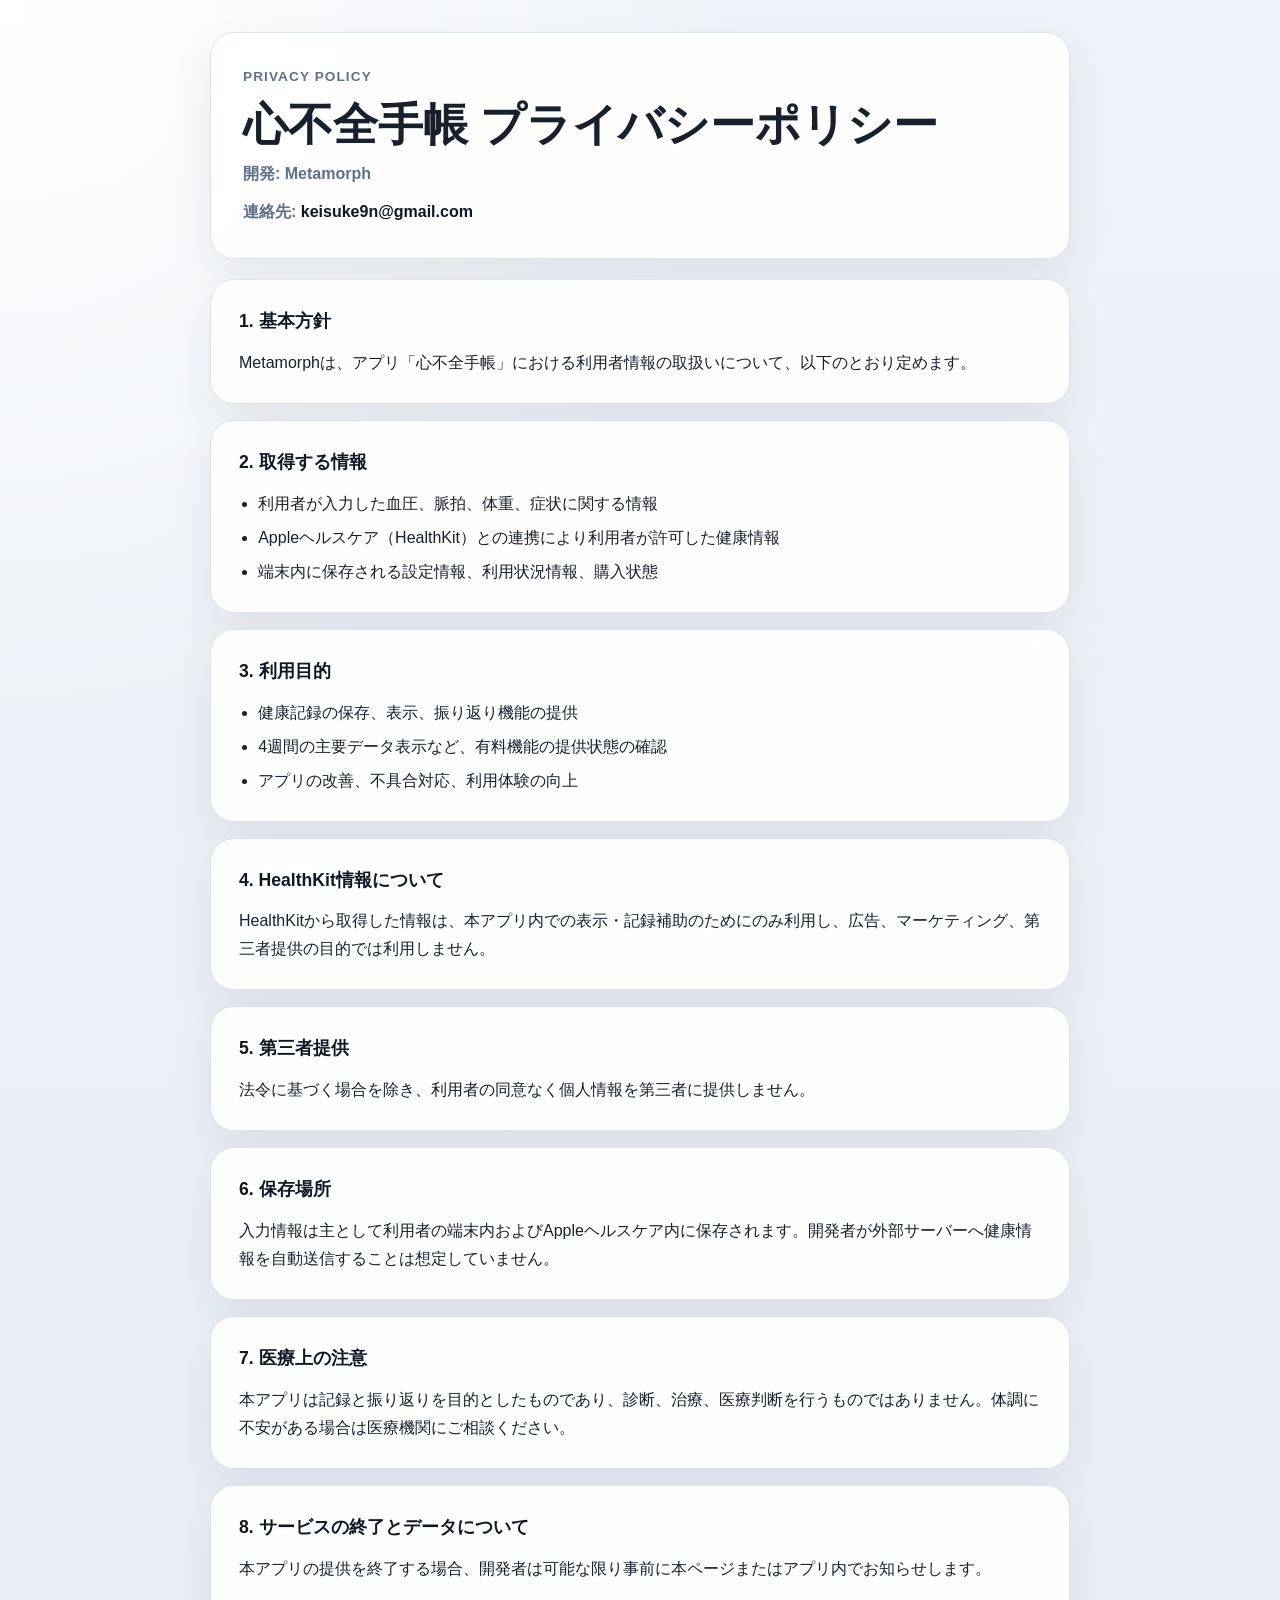
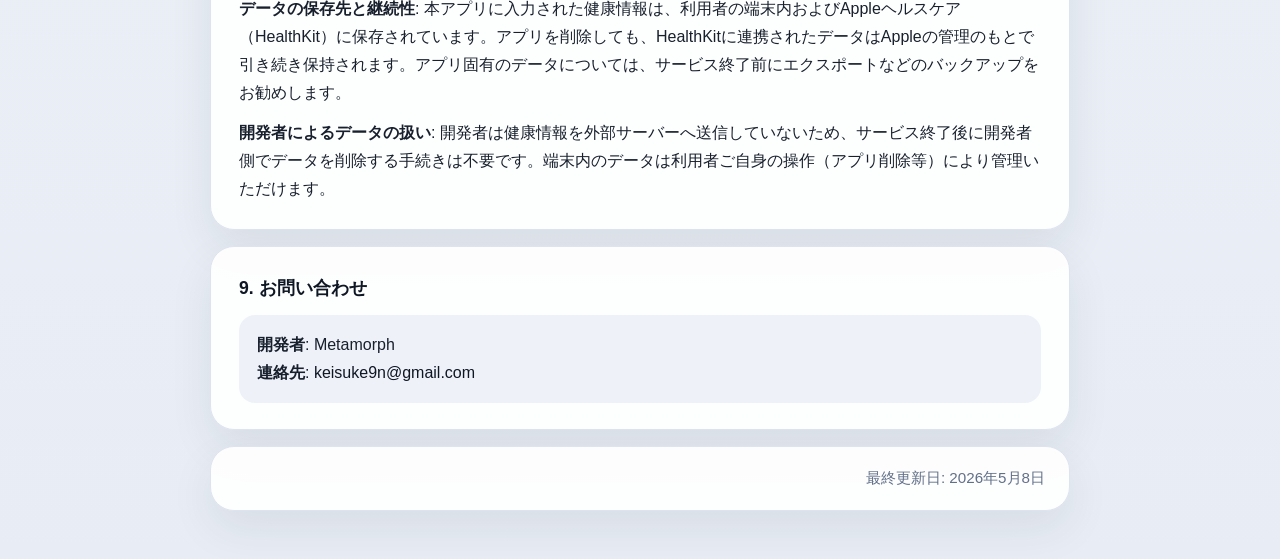
==== privacy.html @ 322bf841 "Add files via upload" ====
<!DOCTYPE html>
<html lang="ja">
<head>
  <meta charset="UTF-8">
  <meta name="viewport" content="width=device-width, initial-scale=1.0">
  <title>心不全手帳 プライバシーポリシー</title>
  <link rel="stylesheet" href="legal.css">
</head>
<body>
  <main class="container">
    <header class="hero">
      <p class="eyebrow">Privacy Policy</p>
      <h1>心不全手帳 プライバシーポリシー</h1>
      <p class="meta">開発: Metamorph</p>
      <p class="meta">連絡先: <a href="mailto:keisuke9n@gmail.com">keisuke9n@gmail.com</a></p>
    </header>

    <section>
      <h2>1. 基本方針</h2>
      <p>Metamorphは、アプリ「心不全手帳」における利用者情報の取扱いについて、以下のとおり定めます。</p>
    </section>

    <section>
      <h2>2. 取得する情報</h2>
      <ul>
        <li>利用者が入力した血圧、脈拍、体重、症状に関する情報</li>
        <li>Appleヘルスケア（HealthKit）との連携により利用者が許可した健康情報</li>
        <li>端末内に保存される設定情報、利用状況情報、購入状態</li>
      </ul>
    </section>

    <section>
      <h2>3. 利用目的</h2>
      <ul>
        <li>健康記録の保存、表示、振り返り機能の提供</li>
        <li>4週間の主要データ表示など、有料機能の提供状態の確認</li>
        <li>アプリの改善、不具合対応、利用体験の向上</li>
      </ul>
    </section>

    <section>
      <h2>4. HealthKit情報について</h2>
      <p>HealthKitから取得した情報は、本アプリ内での表示・記録補助のためにのみ利用し、広告、マーケティング、第三者提供の目的では利用しません。</p>
    </section>

    <section>
      <h2>5. 第三者提供</h2>
      <p>法令に基づく場合を除き、利用者の同意なく個人情報を第三者に提供しません。</p>
    </section>

    <section>
      <h2>6. 保存場所</h2>
      <p>入力情報は主として利用者の端末内およびAppleヘルスケア内に保存されます。開発者が外部サーバーへ健康情報を自動送信することは想定していません。</p>
    </section>

    <section>
      <h2>7. 医療上の注意</h2>
      <p>本アプリは記録と振り返りを目的としたものであり、診断、治療、医療判断を行うものではありません。体調に不安がある場合は医療機関にご相談ください。</p>
    </section>

    <section>
      <h2>8. サービスの終了とデータについて</h2>
      <p>本アプリの提供を終了する場合、開発者は可能な限り事前に本ページまたはアプリ内でお知らせします。</p>
      <p style="margin-top:12px;"><strong>データの保存先と継続性</strong>: 本アプリに入力された健康情報は、利用者の端末内およびAppleヘルスケア（HealthKit）に保存されています。アプリを削除しても、HealthKitに連携されたデータはAppleの管理のもとで引き続き保持されます。アプリ固有のデータについては、サービス終了前にエクスポートなどのバックアップをお勧めします。</p>
      <p style="margin-top:12px;"><strong>開発者によるデータの扱い</strong>: 開発者は健康情報を外部サーバーへ送信していないため、サービス終了後に開発者側でデータを削除する手続きは不要です。端末内のデータは利用者ご自身の操作（アプリ削除等）により管理いただけます。</p>
    </section>

    <section>
      <h2>9. お問い合わせ</h2>
      <div class="contact">
        <p><strong>開発者</strong>: Metamorph</p>
        <p><strong>連絡先</strong>: <a href="mailto:keisuke9n@gmail.com">keisuke9n@gmail.com</a></p>
      </div>
    </section>

    <footer class="footer">
      <p>最終更新日: 2026年5月8日</p>
    </footer>
  </main>
</body>
</html>
---- legal.css ----
:root {
  --bg: #f4f6fb;
  --panel: rgba(255, 255, 255, 0.92);
  --text: #18202d;
  --muted: #617089;
  --line: #dde4ef;
  --accent: #0f1724;
  --accent-soft: #eef2f8;
}

* {
  box-sizing: border-box;
}

body {
  margin: 0;
  font-family: -apple-system, BlinkMacSystemFont, "Hiragino Sans", "Yu Gothic", sans-serif;
  color: var(--text);
  line-height: 1.75;
  background:
    radial-gradient(circle at top left, #ffffff 0%, transparent 30%),
    linear-gradient(180deg, #eff3f9 0%, #e8edf5 100%);
}

.container {
  width: min(860px, calc(100% - 32px));
  margin: 32px auto 48px;
}

.hero,
section,
.footer {
  background: var(--panel);
  border: 1px solid var(--line);
  border-radius: 24px;
  box-shadow: 0 18px 44px rgba(24, 32, 45, 0.08);
}

.hero {
  padding: 32px;
  margin-bottom: 20px;
}

.eyebrow {
  margin: 0 0 10px;
  color: var(--muted);
  font-size: 0.85rem;
  font-weight: 700;
  letter-spacing: 0.08em;
  text-transform: uppercase;
}

h1 {
  margin: 0;
  font-size: clamp(2rem, 4vw, 2.8rem);
  line-height: 1.15;
}

.meta {
  margin: 10px 0 0;
  color: var(--muted);
  font-weight: 600;
}

section {
  padding: 26px 28px;
  margin-bottom: 16px;
}

h2 {
  margin: 0 0 12px;
  font-size: 1.1rem;
  color: var(--accent);
}

p {
  margin: 0;
}

ul {
  margin: 10px 0 0 1.2em;
  padding: 0;
}

li + li {
  margin-top: 6px;
}

.contact {
  margin-top: 12px;
  padding: 16px 18px;
  border-radius: 16px;
  background: var(--accent-soft);
}

a {
  color: var(--accent);
  text-decoration: none;
}

a:hover {
  text-decoration: underline;
}

.footer {
  padding: 18px 24px;
  text-align: right;
  color: var(--muted);
  font-size: 0.95rem;
}

@media (max-width: 640px) {
  .container {
    width: min(100% - 20px, 860px);
    margin: 20px auto 32px;
  }

  .hero,
  section,
  .footer {
    border-radius: 18px;
  }

  .hero {
    padding: 24px;
  }

  section {
    padding: 20px;
  }

  .footer {
    padding: 16px 20px;
    text-align: left;
  }
}
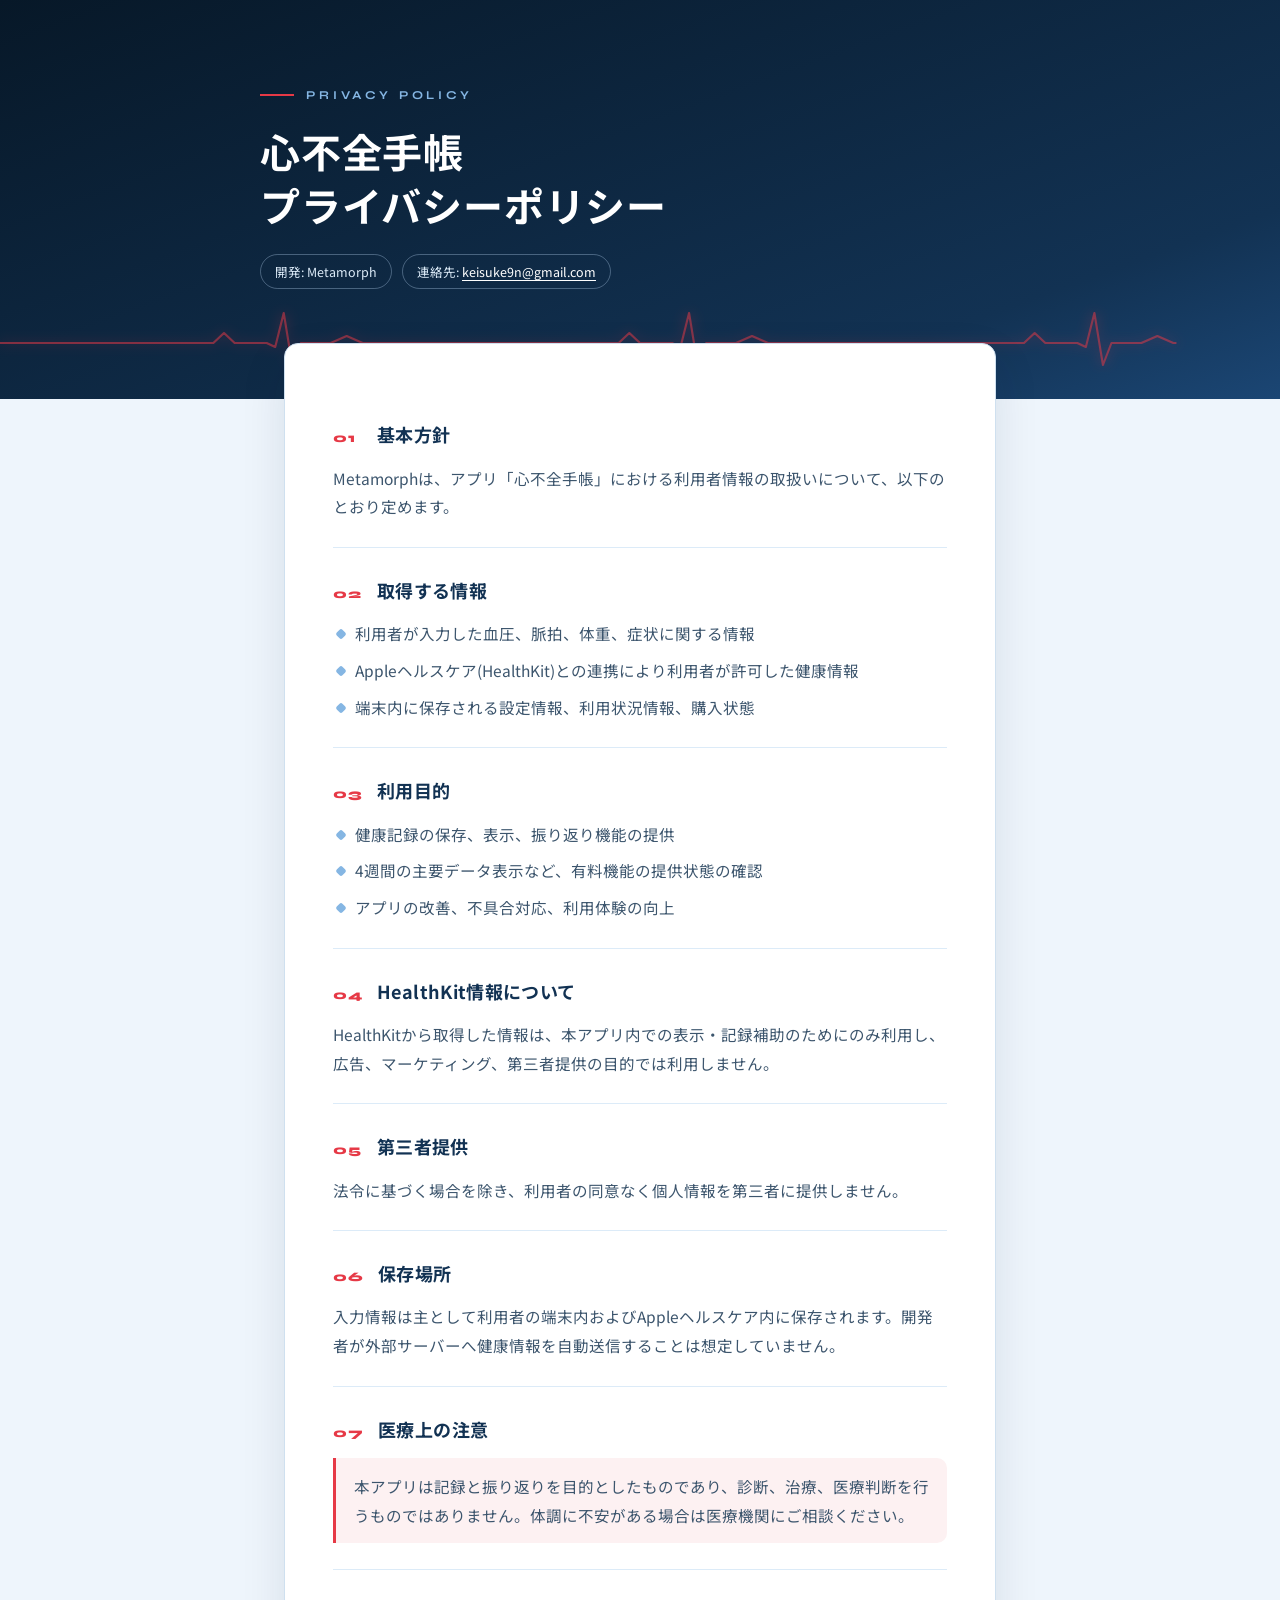
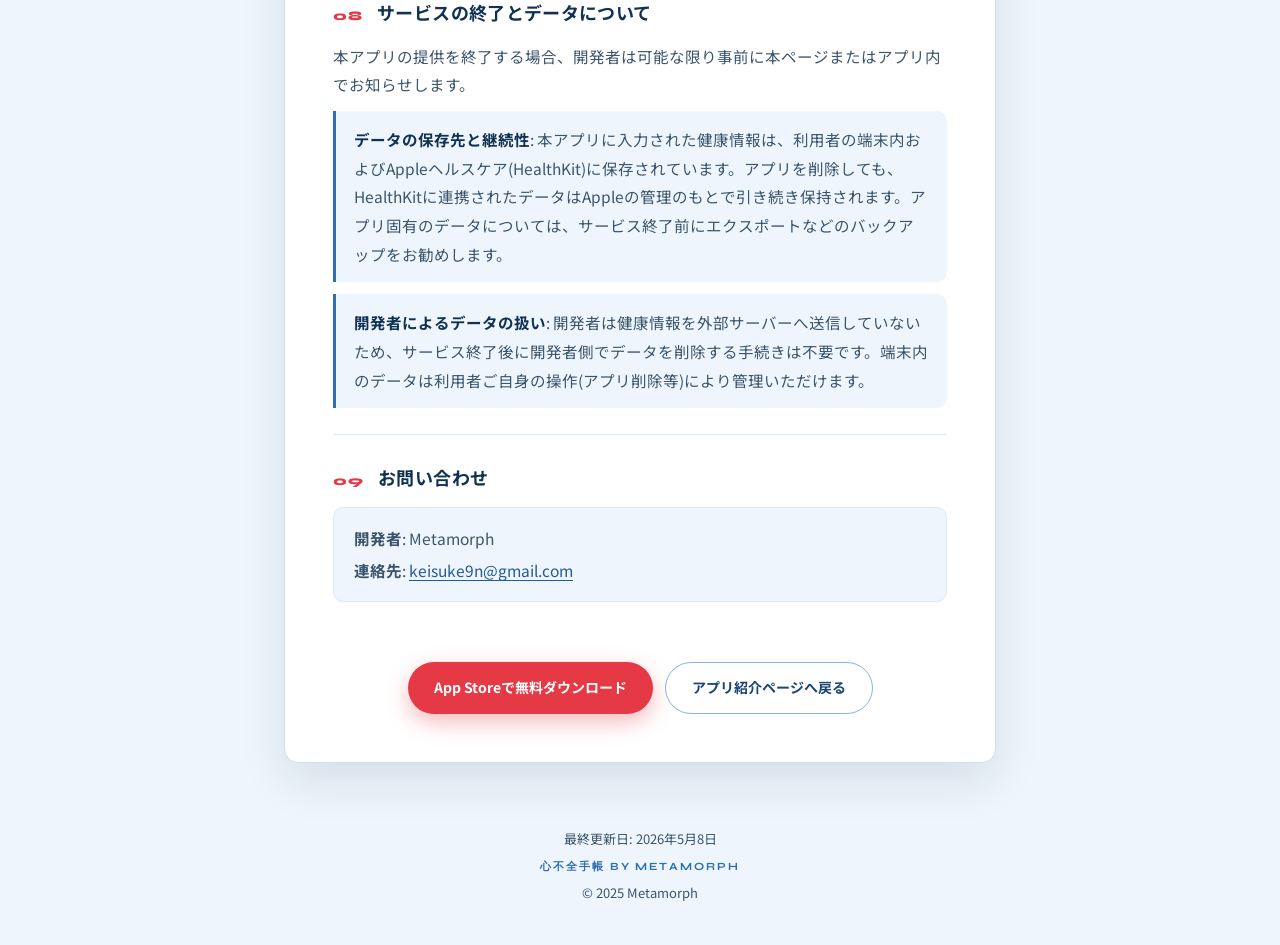
==== commit 31bce8bd: "Update privacy.html" ====
--- a/privacy.html
+++ b/privacy.html
@@ -4,78 +4,432 @@
   <meta charset="UTF-8">
   <meta name="viewport" content="width=device-width, initial-scale=1.0">
   <title>心不全手帳 プライバシーポリシー</title>
-  <link rel="stylesheet" href="legal.css">
+  <meta name="description" content="心不全手帳(Metamorph)のプライバシーポリシー。取得する情報、利用目的、HealthKitデータの取扱いについて説明します。">
+  <link rel="preconnect" href="https://fonts.googleapis.com">
+  <link rel="preconnect" href="https://fonts.gstatic.com" crossorigin>
+  <link href="https://fonts.googleapis.com/css2?family=Syne:wght@600;700;800&family=Noto+Sans+JP:wght@400;500;700&display=swap" rel="stylesheet">
+  <style>
+    :root {
+      --blue-50:  #eef5fc;
+      --blue-100: #dcebf8;
+      --blue-200: #b7d5f0;
+      --blue-300: #85b6e3;
+      --blue-500: #2f6fb4;
+      --blue-600: #245a96;
+      --blue-700: #1b4674;
+      --blue-800: #123253;
+      --blue-900: #0b2138;
+      --blue-950: #071828;
+      --red: #e63946;
+      --ink: #12283d;
+      --ink-soft: #3c556d;
+      --line: #cfe0ef;
+      --radius: 14px;
+      --font-display: "Syne", sans-serif;
+      --font-body: "Noto Sans JP", sans-serif;
+    }
+
+    * { margin: 0; padding: 0; box-sizing: border-box; }
+    html { scroll-behavior: smooth; }
+
+    body {
+      font-family: var(--font-body);
+      background: var(--blue-50);
+      color: var(--ink);
+      line-height: 1.85;
+      font-size: 15.5px;
+      -webkit-font-smoothing: antialiased;
+    }
+
+    a { color: var(--blue-600); text-decoration-thickness: 1px; text-underline-offset: 3px; }
+    a:hover { color: var(--red); }
+    a:focus-visible, button:focus-visible {
+      outline: 2px solid var(--red);
+      outline-offset: 3px;
+      border-radius: 4px;
+    }
+
+    /* ============ HERO ============ */
+    .hero {
+      position: relative;
+      background: linear-gradient(160deg, var(--blue-950) 0%, var(--blue-800) 78%, var(--blue-700) 100%);
+      color: #fff;
+      overflow: hidden;
+      padding: 84px 24px 110px;
+    }
+    .hero-inner {
+      max-width: 760px;
+      margin: 0 auto;
+      position: relative;
+      z-index: 2;
+    }
+    .eyebrow {
+      font-family: var(--font-display);
+      font-weight: 700;
+      font-size: 12px;
+      letter-spacing: 0.32em;
+      text-transform: uppercase;
+      color: var(--blue-300);
+      display: flex;
+      align-items: center;
+      gap: 12px;
+      opacity: 0;
+      animation: rise 0.7s ease 0.1s forwards;
+    }
+    .eyebrow::before {
+      content: "";
+      width: 34px; height: 2px;
+      background: var(--red);
+    }
+    .hero h1 {
+      font-size: clamp(26px, 5.4vw, 40px);
+      font-weight: 700;
+      letter-spacing: 0.02em;
+      line-height: 1.35;
+      margin-top: 18px;
+      opacity: 0;
+      animation: rise 0.7s ease 0.25s forwards;
+    }
+    .hero .meta-row {
+      margin-top: 22px;
+      display: flex;
+      flex-wrap: wrap;
+      gap: 10px;
+      opacity: 0;
+      animation: rise 0.7s ease 0.4s forwards;
+    }
+    .meta-chip {
+      font-size: 12.5px;
+      color: var(--blue-100);
+      border: 1px solid rgba(183, 213, 240, 0.35);
+      border-radius: 999px;
+      padding: 5px 14px;
+      backdrop-filter: blur(2px);
+    }
+    .meta-chip a { color: #fff; }
+    .meta-chip a:hover { color: var(--blue-200); }
+
+    /* ECG line */
+    .ecg-wrap {
+      position: absolute;
+      left: 0; right: 0; bottom: 26px;
+      z-index: 1;
+      opacity: 0.55;
+      pointer-events: none;
+    }
+    .ecg-wrap svg { width: 100%; height: 70px; display: block; }
+    .ecg-path {
+      fill: none;
+      stroke: var(--red);
+      stroke-width: 2;
+      stroke-linecap: round;
+      stroke-linejoin: round;
+      stroke-dasharray: 1400;
+      stroke-dashoffset: 1400;
+      animation: draw 3.2s ease-out 0.5s forwards;
+      filter: drop-shadow(0 0 6px rgba(230, 57, 70, 0.65));
+    }
+    .ecg-dot {
+      fill: var(--red);
+      opacity: 0;
+      animation: blink 1.1s ease-in-out 3.4s infinite;
+    }
+
+    @keyframes rise {
+      from { opacity: 0; transform: translateY(14px); }
+      to   { opacity: 1; transform: translateY(0); }
+    }
+    @keyframes draw { to { stroke-dashoffset: 0; } }
+    @keyframes blink { 0%,100% { opacity: 0.15; } 50% { opacity: 1; } }
+
+    /* ============ BODY ============ */
+    .container {
+      max-width: 760px;
+      margin: -56px auto 0;
+      padding: 0 24px 40px;
+      position: relative;
+      z-index: 3;
+    }
+
+    .card {
+      background: #fff;
+      border-radius: var(--radius);
+      border: 1px solid var(--line);
+      box-shadow: 0 18px 46px rgba(11, 33, 56, 0.10);
+      padding: clamp(26px, 5vw, 48px);
+    }
+
+    section.policy {
+      padding: 26px 0;
+      border-bottom: 1px solid var(--blue-100);
+      opacity: 0;
+      transform: translateY(18px);
+      transition: opacity 0.65s ease, transform 0.65s ease;
+    }
+    section.policy.visible { opacity: 1; transform: translateY(0); }
+    section.policy:last-of-type { border-bottom: none; }
+
+    .sec-head {
+      display: flex;
+      align-items: baseline;
+      gap: 14px;
+      margin-bottom: 12px;
+    }
+    .sec-num {
+      font-family: var(--font-display);
+      font-weight: 800;
+      font-size: 13px;
+      letter-spacing: 0.08em;
+      color: var(--red);
+      min-width: 30px;
+    }
+    .sec-head h2 {
+      font-size: 18px;
+      font-weight: 700;
+      letter-spacing: 0.02em;
+      color: var(--blue-800);
+    }
+
+    section.policy p,
+    section.policy ul { color: var(--ink-soft); }
+
+    section.policy ul {
+      list-style: none;
+      display: grid;
+      gap: 8px;
+      margin-top: 4px;
+    }
+    section.policy li {
+      position: relative;
+      padding-left: 22px;
+    }
+    section.policy li::before {
+      content: "";
+      position: absolute;
+      left: 4px; top: 0.72em;
+      width: 8px; height: 8px;
+      border-radius: 2px;
+      background: var(--blue-300);
+      transform: rotate(45deg);
+    }
+
+    .callout {
+      margin-top: 12px;
+      background: var(--blue-50);
+      border-left: 3px solid var(--blue-500);
+      border-radius: 0 10px 10px 0;
+      padding: 14px 18px;
+    }
+    .callout strong { color: var(--blue-800); }
+
+    .notice {
+      background: #fdf1f2;
+      border-left: 3px solid var(--red);
+    }
+    .notice strong { color: var(--red); }
+
+    .contact {
+      margin-top: 6px;
+      background: var(--blue-50);
+      border: 1px solid var(--blue-100);
+      border-radius: 10px;
+      padding: 16px 20px;
+      display: grid;
+      gap: 4px;
+    }
+
+    /* ============ CTA / FOOTER ============ */
+    .backlinks {
+      margin-top: 34px;
+      display: flex;
+      flex-wrap: wrap;
+      gap: 12px;
+      justify-content: center;
+    }
+    .btn {
+      font-family: var(--font-body);
+      font-weight: 700;
+      font-size: 14px;
+      border-radius: 999px;
+      padding: 12px 26px;
+      text-decoration: none;
+      transition: transform 0.2s ease, box-shadow 0.2s ease, background 0.2s ease;
+      display: inline-flex;
+      align-items: center;
+      gap: 8px;
+    }
+    .btn-primary {
+      background: var(--red);
+      color: #fff;
+      box-shadow: 0 8px 22px rgba(230, 57, 70, 0.35);
+    }
+    .btn-primary:hover {
+      color: #fff;
+      transform: translateY(-2px);
+      box-shadow: 0 12px 28px rgba(230, 57, 70, 0.45);
+    }
+    .btn-ghost {
+      border: 1.5px solid var(--blue-300);
+      color: var(--blue-700);
+      background: #fff;
+    }
+    .btn-ghost:hover {
+      color: var(--blue-900);
+      border-color: var(--blue-500);
+      transform: translateY(-2px);
+    }
+
+    .footer {
+      text-align: center;
+      margin-top: 44px;
+      padding-top: 20px;
+      color: var(--ink-soft);
+      font-size: 13px;
+    }
+    .footer .brand {
+      font-family: var(--font-display);
+      font-weight: 700;
+      letter-spacing: 0.18em;
+      font-size: 11px;
+      text-transform: uppercase;
+      color: var(--blue-500);
+      margin-top: 6px;
+    }
+
+    /* ============ MOTION SAFETY ============ */
+    @media (prefers-reduced-motion: reduce) {
+      html { scroll-behavior: auto; }
+      .eyebrow, .hero h1, .hero .meta-row { animation: none; opacity: 1; }
+      .ecg-path { animation: none; stroke-dashoffset: 0; }
+      .ecg-dot { animation: none; opacity: 0.8; }
+      section.policy { opacity: 1; transform: none; transition: none; }
+      .btn, .btn:hover { transform: none; }
+    }
+
+    @media (max-width: 520px) {
+      .hero { padding: 64px 20px 96px; }
+      .sec-head { gap: 10px; }
+    }
+  </style>
 </head>
 <body>
+
+  <header class="hero">
+    <div class="hero-inner">
+      <p class="eyebrow">Privacy Policy</p>
+      <h1>心不全手帳<br>プライバシーポリシー</h1>
+      <div class="meta-row">
+        <span class="meta-chip">開発: Metamorph</span>
+        <span class="meta-chip">連絡先: <a href="mailto:keisuke9n@gmail.com">keisuke9n@gmail.com</a></span>
+      </div>
+    </div>
+    <div class="ecg-wrap" aria-hidden="true">
+      <svg viewBox="0 0 1200 70" preserveAspectRatio="none">
+        <path class="ecg-path" d="M0,40 L180,40 L200,40 L210,30 L220,40 L250,40 L258,44 L266,10 L274,62 L282,40 L310,40 L325,33 L340,40 L560,40 L580,40 L590,30 L600,40 L630,40 L638,44 L646,10 L654,62 L662,40 L690,40 L705,33 L720,40 L940,40 L960,40 L970,30 L980,40 L1010,40 L1018,44 L1026,10 L1034,62 L1042,40 L1070,40 L1085,33 L1100,40 L1200,40"/>
+        <circle class="ecg-dot" cx="1180" cy="40" r="4"/>
+      </svg>
+    </div>
+  </header>
+
   <main class="container">
-    <header class="hero">
-      <p class="eyebrow">Privacy Policy</p>
-      <h1>心不全手帳 プライバシーポリシー</h1>
-      <p class="meta">開発: Metamorph</p>
-      <p class="meta">連絡先: <a href="mailto:keisuke9n@gmail.com">keisuke9n@gmail.com</a></p>
-    </header>
-
-    <section>
-      <h2>1. 基本方針</h2>
-      <p>Metamorphは、アプリ「心不全手帳」における利用者情報の取扱いについて、以下のとおり定めます。</p>
-    </section>
-
-    <section>
-      <h2>2. 取得する情報</h2>
-      <ul>
-        <li>利用者が入力した血圧、脈拍、体重、症状に関する情報</li>
-        <li>Appleヘルスケア（HealthKit）との連携により利用者が許可した健康情報</li>
-        <li>端末内に保存される設定情報、利用状況情報、購入状態</li>
-      </ul>
-    </section>
-
-    <section>
-      <h2>3. 利用目的</h2>
-      <ul>
-        <li>健康記録の保存、表示、振り返り機能の提供</li>
-        <li>4週間の主要データ表示など、有料機能の提供状態の確認</li>
-        <li>アプリの改善、不具合対応、利用体験の向上</li>
-      </ul>
-    </section>
-
-    <section>
-      <h2>4. HealthKit情報について</h2>
-      <p>HealthKitから取得した情報は、本アプリ内での表示・記録補助のためにのみ利用し、広告、マーケティング、第三者提供の目的では利用しません。</p>
-    </section>
-
-    <section>
-      <h2>5. 第三者提供</h2>
-      <p>法令に基づく場合を除き、利用者の同意なく個人情報を第三者に提供しません。</p>
-    </section>
-
-    <section>
-      <h2>6. 保存場所</h2>
-      <p>入力情報は主として利用者の端末内およびAppleヘルスケア内に保存されます。開発者が外部サーバーへ健康情報を自動送信することは想定していません。</p>
-    </section>
-
-    <section>
-      <h2>7. 医療上の注意</h2>
-      <p>本アプリは記録と振り返りを目的としたものであり、診断、治療、医療判断を行うものではありません。体調に不安がある場合は医療機関にご相談ください。</p>
-    </section>
-
-    <section>
-      <h2>8. サービスの終了とデータについて</h2>
-      <p>本アプリの提供を終了する場合、開発者は可能な限り事前に本ページまたはアプリ内でお知らせします。</p>
-      <p style="margin-top:12px;"><strong>データの保存先と継続性</strong>: 本アプリに入力された健康情報は、利用者の端末内およびAppleヘルスケア（HealthKit）に保存されています。アプリを削除しても、HealthKitに連携されたデータはAppleの管理のもとで引き続き保持されます。アプリ固有のデータについては、サービス終了前にエクスポートなどのバックアップをお勧めします。</p>
-      <p style="margin-top:12px;"><strong>開発者によるデータの扱い</strong>: 開発者は健康情報を外部サーバーへ送信していないため、サービス終了後に開発者側でデータを削除する手続きは不要です。端末内のデータは利用者ご自身の操作（アプリ削除等）により管理いただけます。</p>
-    </section>
-
-    <section>
-      <h2>9. お問い合わせ</h2>
-      <div class="contact">
-        <p><strong>開発者</strong>: Metamorph</p>
-        <p><strong>連絡先</strong>: <a href="mailto:keisuke9n@gmail.com">keisuke9n@gmail.com</a></p>
+    <div class="card">
+
+      <section class="policy">
+        <div class="sec-head"><span class="sec-num">01</span><h2>基本方針</h2></div>
+        <p>Metamorphは、アプリ「心不全手帳」における利用者情報の取扱いについて、以下のとおり定めます。</p>
+      </section>
+
+      <section class="policy">
+        <div class="sec-head"><span class="sec-num">02</span><h2>取得する情報</h2></div>
+        <ul>
+          <li>利用者が入力した血圧、脈拍、体重、症状に関する情報</li>
+          <li>Appleヘルスケア(HealthKit)との連携により利用者が許可した健康情報</li>
+          <li>端末内に保存される設定情報、利用状況情報、購入状態</li>
+        </ul>
+      </section>
+
+      <section class="policy">
+        <div class="sec-head"><span class="sec-num">03</span><h2>利用目的</h2></div>
+        <ul>
+          <li>健康記録の保存、表示、振り返り機能の提供</li>
+          <li>4週間の主要データ表示など、有料機能の提供状態の確認</li>
+          <li>アプリの改善、不具合対応、利用体験の向上</li>
+        </ul>
+      </section>
+
+      <section class="policy">
+        <div class="sec-head"><span class="sec-num">04</span><h2>HealthKit情報について</h2></div>
+        <p>HealthKitから取得した情報は、本アプリ内での表示・記録補助のためにのみ利用し、広告、マーケティング、第三者提供の目的では利用しません。</p>
+      </section>
+
+      <section class="policy">
+        <div class="sec-head"><span class="sec-num">05</span><h2>第三者提供</h2></div>
+        <p>法令に基づく場合を除き、利用者の同意なく個人情報を第三者に提供しません。</p>
+      </section>
+
+      <section class="policy">
+        <div class="sec-head"><span class="sec-num">06</span><h2>保存場所</h2></div>
+        <p>入力情報は主として利用者の端末内およびAppleヘルスケア内に保存されます。開発者が外部サーバーへ健康情報を自動送信することは想定していません。</p>
+      </section>
+
+      <section class="policy">
+        <div class="sec-head"><span class="sec-num">07</span><h2>医療上の注意</h2></div>
+        <div class="callout notice">
+          <p>本アプリは記録と振り返りを目的としたものであり、診断、治療、医療判断を行うものではありません。体調に不安がある場合は医療機関にご相談ください。</p>
+        </div>
+      </section>
+
+      <section class="policy">
+        <div class="sec-head"><span class="sec-num">08</span><h2>サービスの終了とデータについて</h2></div>
+        <p>本アプリの提供を終了する場合、開発者は可能な限り事前に本ページまたはアプリ内でお知らせします。</p>
+        <div class="callout">
+          <p><strong>データの保存先と継続性</strong>: 本アプリに入力された健康情報は、利用者の端末内およびAppleヘルスケア(HealthKit)に保存されています。アプリを削除しても、HealthKitに連携されたデータはAppleの管理のもとで引き続き保持されます。アプリ固有のデータについては、サービス終了前にエクスポートなどのバックアップをお勧めします。</p>
+        </div>
+        <div class="callout">
+          <p><strong>開発者によるデータの扱い</strong>: 開発者は健康情報を外部サーバーへ送信していないため、サービス終了後に開発者側でデータを削除する手続きは不要です。端末内のデータは利用者ご自身の操作(アプリ削除等)により管理いただけます。</p>
+        </div>
+      </section>
+
+      <section class="policy">
+        <div class="sec-head"><span class="sec-num">09</span><h2>お問い合わせ</h2></div>
+        <div class="contact">
+          <p><strong>開発者</strong>: Metamorph</p>
+          <p><strong>連絡先</strong>: <a href="mailto:keisuke9n@gmail.com">keisuke9n@gmail.com</a></p>
+        </div>
+      </section>
+
+      <div class="backlinks">
+        <a class="btn btn-primary" href="https://apps.apple.com/jp/app/%E5%BF%83%E4%B8%8D%E5%85%A8%E6%89%8B%E5%B8%B3-%E8%A1%80%E5%9C%A7-%E4%BD%93%E9%87%8D-%E7%97%87%E7%8A%B6/id6765601367">App Storeで無料ダウンロード</a>
+        <a class="btn btn-ghost" href="https://keisuke9n.github.io/iOS_BP21/">アプリ紹介ページへ戻る</a>
       </div>
-    </section>
+
+    </div>
 
     <footer class="footer">
       <p>最終更新日: 2026年5月8日</p>
+      <p class="brand">心不全手帳 by Metamorph</p>
+      <p style="margin-top:4px;">&copy; 2025 Metamorph</p>
     </footer>
   </main>
+
+  <script>
+    (function () {
+      var sections = document.querySelectorAll('section.policy');
+      var reduced = window.matchMedia('(prefers-reduced-motion: reduce)').matches;
+      if (reduced || !('IntersectionObserver' in window)) {
+        sections.forEach(function (s) { s.classList.add('visible'); });
+        return;
+      }
+      var io = new IntersectionObserver(function (entries) {
+        entries.forEach(function (e) {
+          if (e.isIntersecting) {
+            e.target.classList.add('visible');
+            io.unobserve(e.target);
+          }
+        });
+      }, { threshold: 0.12, rootMargin: '0px 0px -40px 0px' });
+      sections.forEach(function (s) { io.observe(s); });
+    })();
+  </script>
 </body>
 </html>
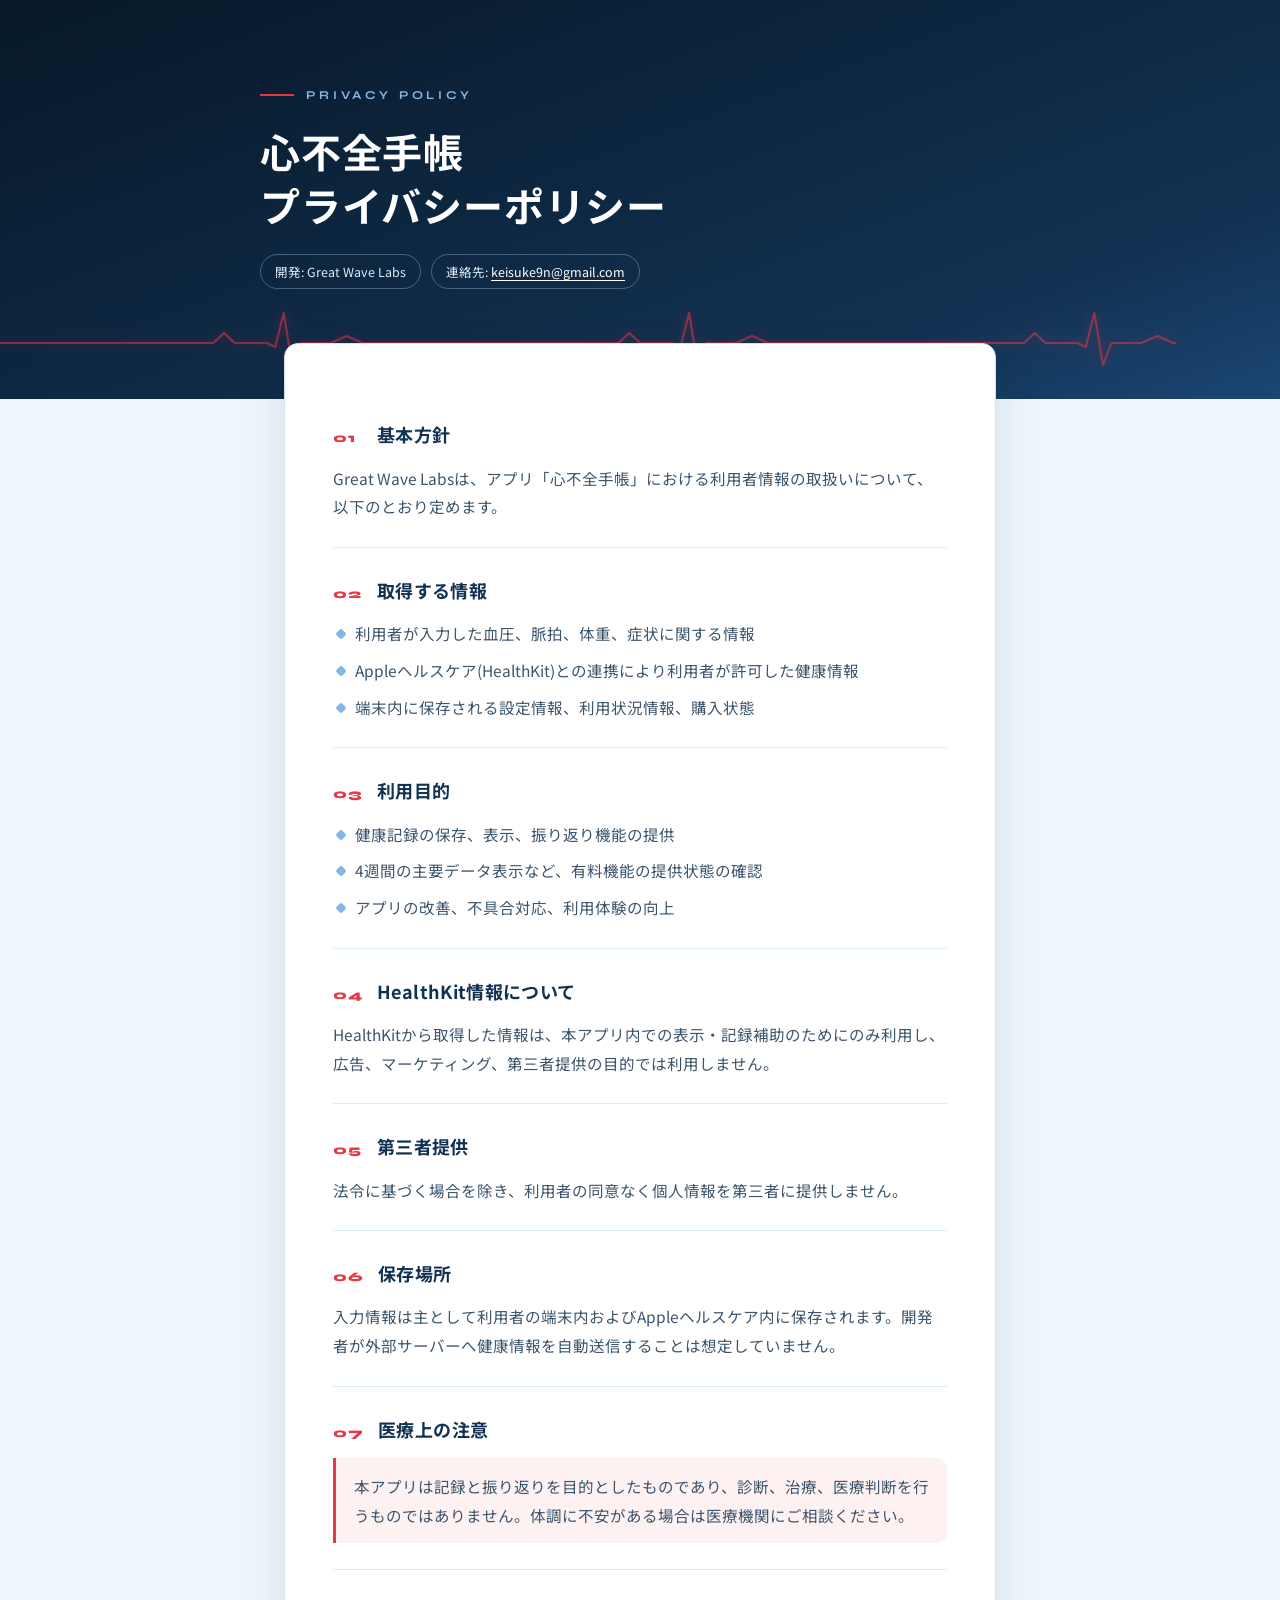
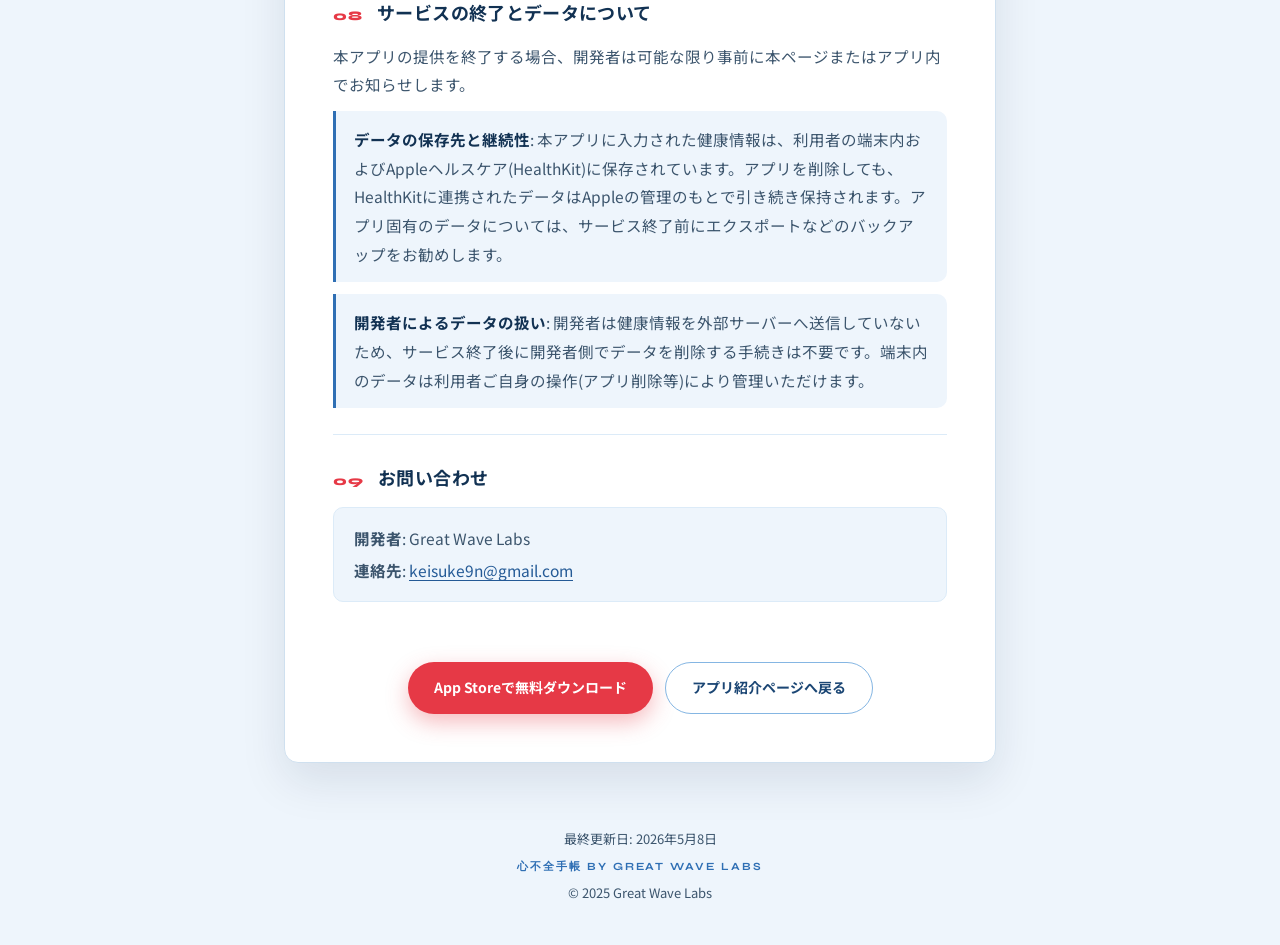
==== commit 0959172e: "Update privacy.html" ====
--- a/privacy.html
+++ b/privacy.html
@@ -4,7 +4,7 @@
   <meta charset="UTF-8">
   <meta name="viewport" content="width=device-width, initial-scale=1.0">
   <title>心不全手帳 プライバシーポリシー</title>
-  <meta name="description" content="心不全手帳(Metamorph)のプライバシーポリシー。取得する情報、利用目的、HealthKitデータの取扱いについて説明します。">
+  <meta name="description" content="心不全手帳(Great Wave Labs)のプライバシーポリシー。取得する情報、利用目的、HealthKitデータの取扱いについて説明します。">
   <link rel="preconnect" href="https://fonts.googleapis.com">
   <link rel="preconnect" href="https://fonts.gstatic.com" crossorigin>
   <link href="https://fonts.googleapis.com/css2?family=Syne:wght@600;700;800&family=Noto+Sans+JP:wght@400;500;700&display=swap" rel="stylesheet">
@@ -319,7 +319,7 @@
       <p class="eyebrow">Privacy Policy</p>
       <h1>心不全手帳<br>プライバシーポリシー</h1>
       <div class="meta-row">
-        <span class="meta-chip">開発: Metamorph</span>
+        <span class="meta-chip">開発: Great Wave Labs</span>
         <span class="meta-chip">連絡先: <a href="mailto:keisuke9n@gmail.com">keisuke9n@gmail.com</a></span>
       </div>
     </div>
@@ -336,7 +336,7 @@
 
       <section class="policy">
         <div class="sec-head"><span class="sec-num">01</span><h2>基本方針</h2></div>
-        <p>Metamorphは、アプリ「心不全手帳」における利用者情報の取扱いについて、以下のとおり定めます。</p>
+        <p>Great Wave Labsは、アプリ「心不全手帳」における利用者情報の取扱いについて、以下のとおり定めます。</p>
       </section>
 
       <section class="policy">
@@ -393,7 +393,7 @@
       <section class="policy">
         <div class="sec-head"><span class="sec-num">09</span><h2>お問い合わせ</h2></div>
         <div class="contact">
-          <p><strong>開発者</strong>: Metamorph</p>
+          <p><strong>開発者</strong>: Great Wave Labs</p>
           <p><strong>連絡先</strong>: <a href="mailto:keisuke9n@gmail.com">keisuke9n@gmail.com</a></p>
         </div>
       </section>
@@ -407,8 +407,8 @@
 
     <footer class="footer">
       <p>最終更新日: 2026年5月8日</p>
-      <p class="brand">心不全手帳 by Metamorph</p>
-      <p style="margin-top:4px;">&copy; 2025 Metamorph</p>
+      <p class="brand">心不全手帳 by Great Wave Labs</p>
+      <p style="margin-top:4px;">&copy; 2025 Great Wave Labs</p>
     </footer>
   </main>
 
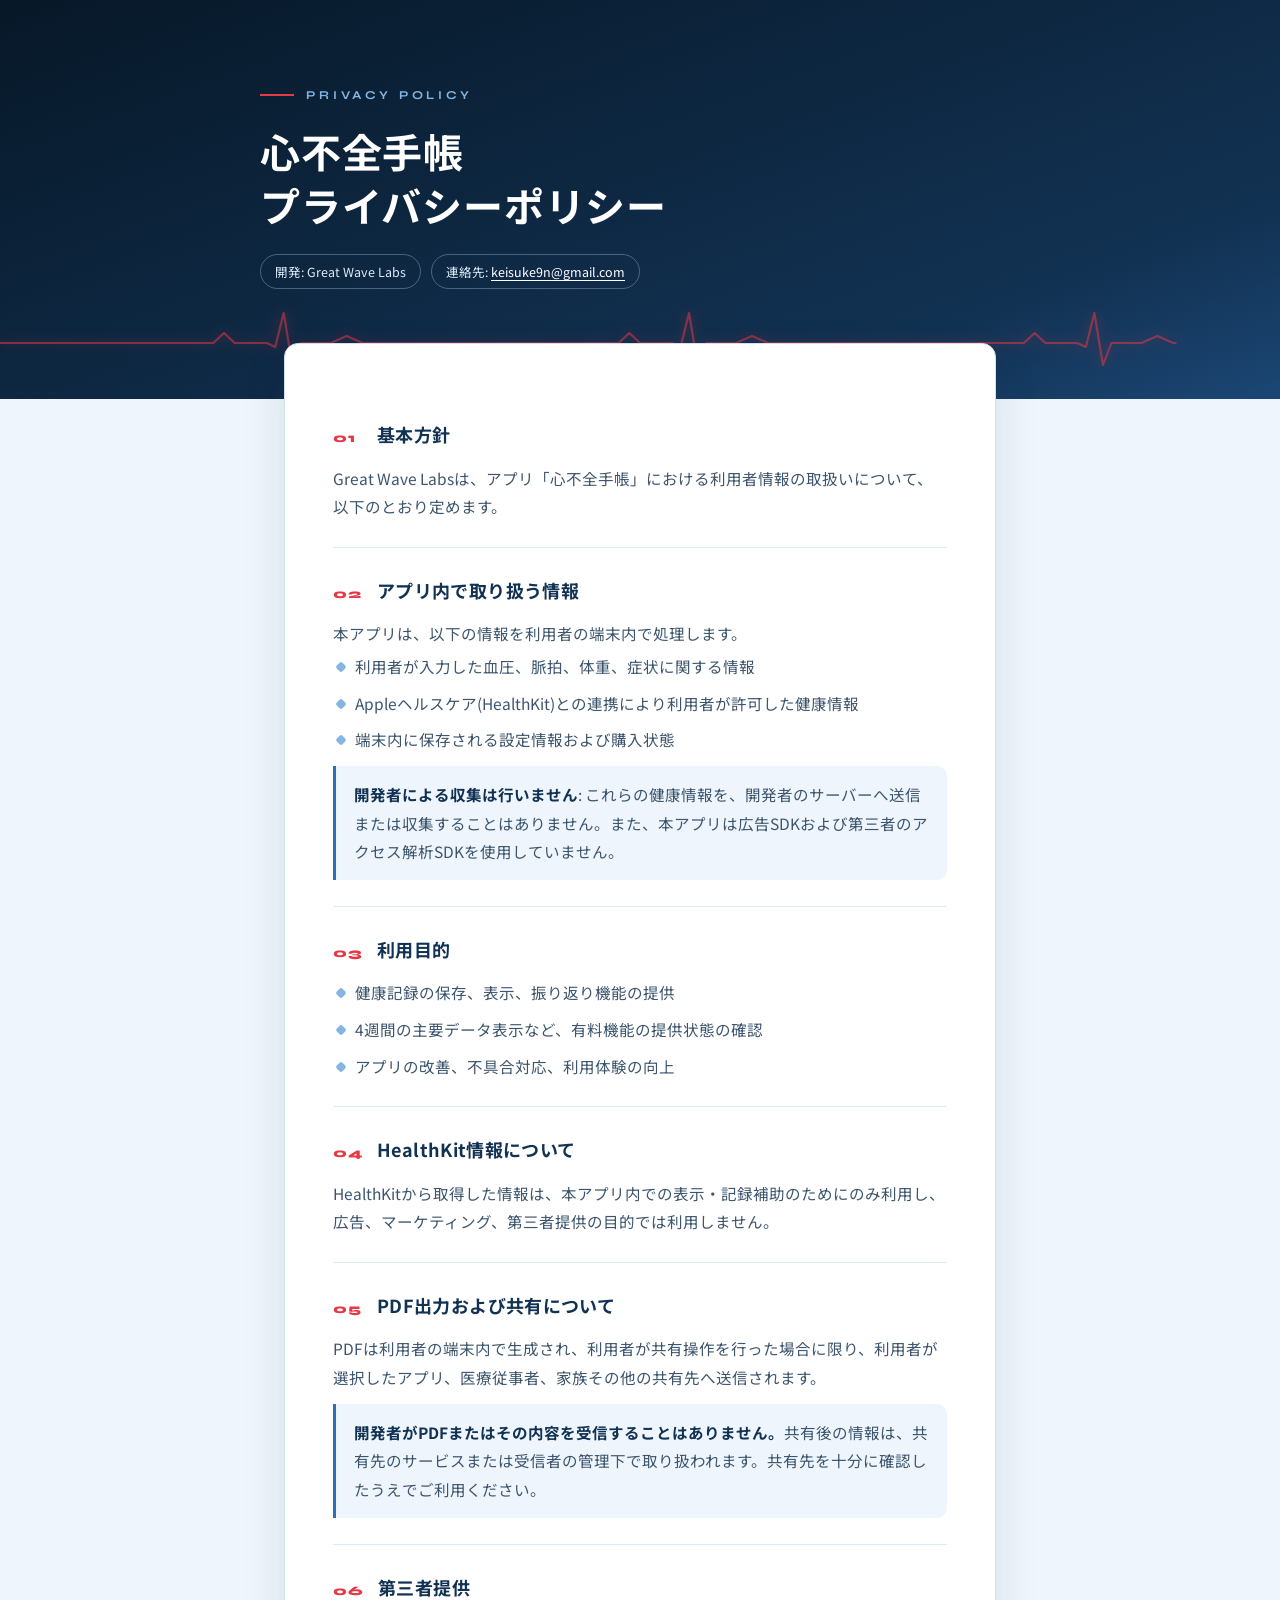
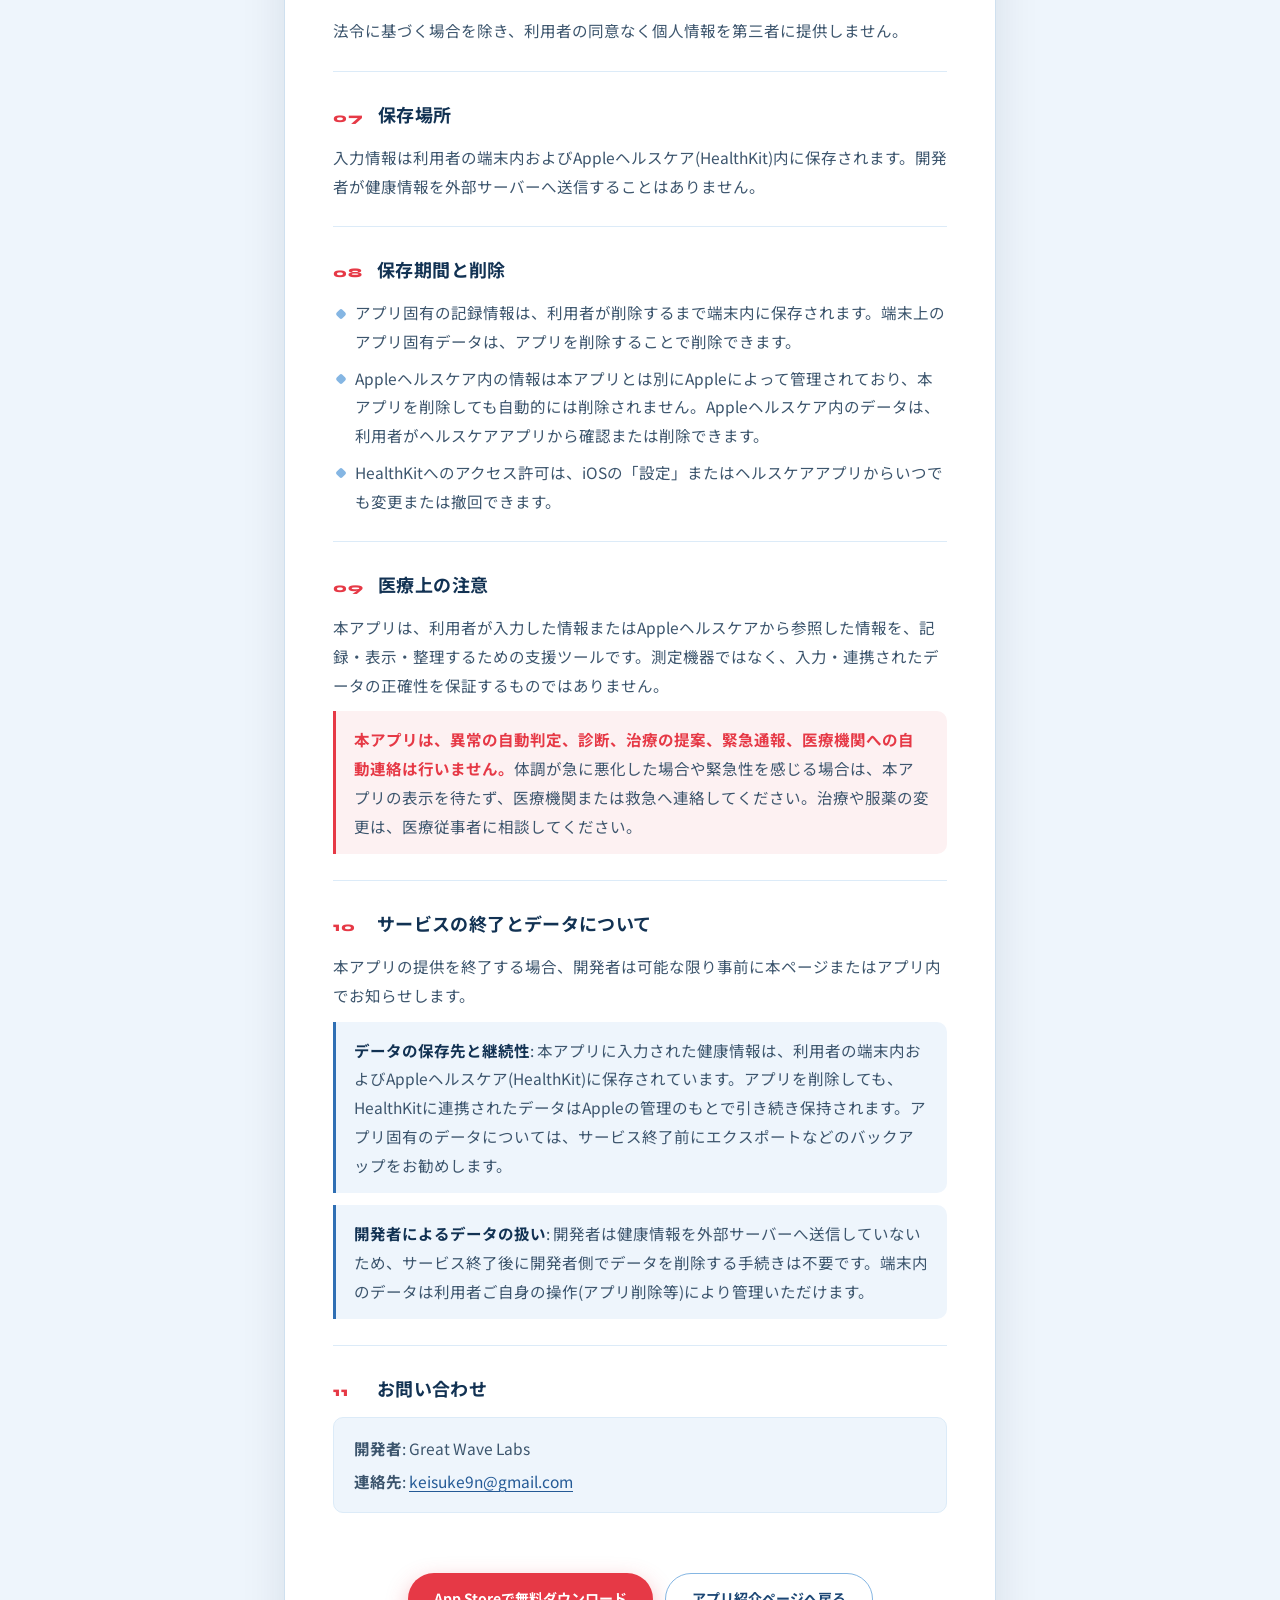
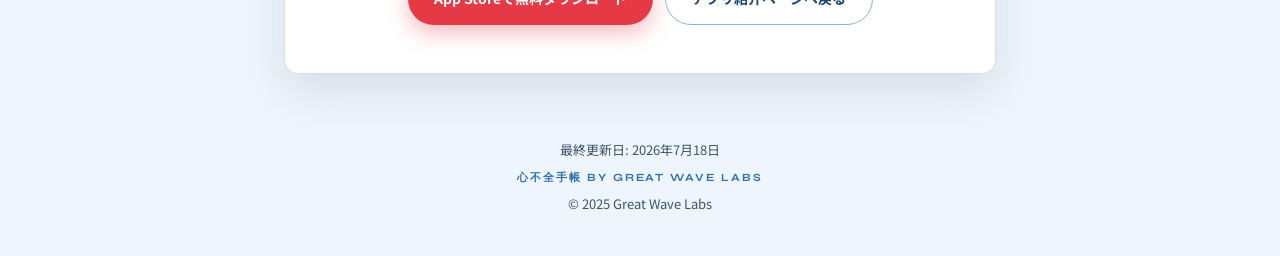
==== commit 6c3e36a5: "Update privacy.html" ====
--- a/privacy.html
+++ b/privacy.html
@@ -4,7 +4,7 @@
   <meta charset="UTF-8">
   <meta name="viewport" content="width=device-width, initial-scale=1.0">
   <title>心不全手帳 プライバシーポリシー</title>
-  <meta name="description" content="心不全手帳(Great Wave Labs)のプライバシーポリシー。取得する情報、利用目的、HealthKitデータの取扱いについて説明します。">
+  <meta name="description" content="心不全手帳(Great Wave Labs)のプライバシーポリシー。アプリ内で取り扱う情報、利用目的、HealthKit・PDF共有データの取扱いについて説明します。">
   <link rel="preconnect" href="https://fonts.googleapis.com">
   <link rel="preconnect" href="https://fonts.gstatic.com" crossorigin>
   <link href="https://fonts.googleapis.com/css2?family=Syne:wght@600;700;800&family=Noto+Sans+JP:wght@400;500;700&display=swap" rel="stylesheet">
@@ -340,12 +340,16 @@
       </section>
 
       <section class="policy">
-        <div class="sec-head"><span class="sec-num">02</span><h2>取得する情報</h2></div>
+        <div class="sec-head"><span class="sec-num">02</span><h2>アプリ内で取り扱う情報</h2></div>
+        <p>本アプリは、以下の情報を利用者の端末内で処理します。</p>
         <ul>
           <li>利用者が入力した血圧、脈拍、体重、症状に関する情報</li>
           <li>Appleヘルスケア(HealthKit)との連携により利用者が許可した健康情報</li>
-          <li>端末内に保存される設定情報、利用状況情報、購入状態</li>
+          <li>端末内に保存される設定情報および購入状態</li>
         </ul>
+        <div class="callout">
+          <p><strong>開発者による収集は行いません</strong>: これらの健康情報を、開発者のサーバーへ送信または収集することはありません。また、本アプリは広告SDKおよび第三者のアクセス解析SDKを使用していません。</p>
+        </div>
       </section>
 
       <section class="policy">
@@ -363,24 +367,42 @@
       </section>
 
       <section class="policy">
-        <div class="sec-head"><span class="sec-num">05</span><h2>第三者提供</h2></div>
+        <div class="sec-head"><span class="sec-num">05</span><h2>PDF出力および共有について</h2></div>
+        <p>PDFは利用者の端末内で生成され、利用者が共有操作を行った場合に限り、利用者が選択したアプリ、医療従事者、家族その他の共有先へ送信されます。</p>
+        <div class="callout">
+          <p><strong>開発者がPDFまたはその内容を受信することはありません。</strong>共有後の情報は、共有先のサービスまたは受信者の管理下で取り扱われます。共有先を十分に確認したうえでご利用ください。</p>
+        </div>
+      </section>
+
+      <section class="policy">
+        <div class="sec-head"><span class="sec-num">06</span><h2>第三者提供</h2></div>
         <p>法令に基づく場合を除き、利用者の同意なく個人情報を第三者に提供しません。</p>
       </section>
 
       <section class="policy">
-        <div class="sec-head"><span class="sec-num">06</span><h2>保存場所</h2></div>
-        <p>入力情報は主として利用者の端末内およびAppleヘルスケア内に保存されます。開発者が外部サーバーへ健康情報を自動送信することは想定していません。</p>
-      </section>
-
-      <section class="policy">
-        <div class="sec-head"><span class="sec-num">07</span><h2>医療上の注意</h2></div>
+        <div class="sec-head"><span class="sec-num">07</span><h2>保存場所</h2></div>
+        <p>入力情報は利用者の端末内およびAppleヘルスケア(HealthKit)内に保存されます。開発者が健康情報を外部サーバーへ送信することはありません。</p>
+      </section>
+
+      <section class="policy">
+        <div class="sec-head"><span class="sec-num">08</span><h2>保存期間と削除</h2></div>
+        <ul>
+          <li>アプリ固有の記録情報は、利用者が削除するまで端末内に保存されます。端末上のアプリ固有データは、アプリを削除することで削除できます。</li>
+          <li>Appleヘルスケア内の情報は本アプリとは別にAppleによって管理されており、本アプリを削除しても自動的には削除されません。Appleヘルスケア内のデータは、利用者がヘルスケアアプリから確認または削除できます。</li>
+          <li>HealthKitへのアクセス許可は、iOSの「設定」またはヘルスケアアプリからいつでも変更または撤回できます。</li>
+        </ul>
+      </section>
+
+      <section class="policy">
+        <div class="sec-head"><span class="sec-num">09</span><h2>医療上の注意</h2></div>
+        <p>本アプリは、利用者が入力した情報またはAppleヘルスケアから参照した情報を、記録・表示・整理するための支援ツールです。測定機器ではなく、入力・連携されたデータの正確性を保証するものではありません。</p>
         <div class="callout notice">
-          <p>本アプリは記録と振り返りを目的としたものであり、診断、治療、医療判断を行うものではありません。体調に不安がある場合は医療機関にご相談ください。</p>
-        </div>
-      </section>
-
-      <section class="policy">
-        <div class="sec-head"><span class="sec-num">08</span><h2>サービスの終了とデータについて</h2></div>
+          <p><strong>本アプリは、異常の自動判定、診断、治療の提案、緊急通報、医療機関への自動連絡は行いません。</strong>体調が急に悪化した場合や緊急性を感じる場合は、本アプリの表示を待たず、医療機関または救急へ連絡してください。治療や服薬の変更は、医療従事者に相談してください。</p>
+        </div>
+      </section>
+
+      <section class="policy">
+        <div class="sec-head"><span class="sec-num">10</span><h2>サービスの終了とデータについて</h2></div>
         <p>本アプリの提供を終了する場合、開発者は可能な限り事前に本ページまたはアプリ内でお知らせします。</p>
         <div class="callout">
           <p><strong>データの保存先と継続性</strong>: 本アプリに入力された健康情報は、利用者の端末内およびAppleヘルスケア(HealthKit)に保存されています。アプリを削除しても、HealthKitに連携されたデータはAppleの管理のもとで引き続き保持されます。アプリ固有のデータについては、サービス終了前にエクスポートなどのバックアップをお勧めします。</p>
@@ -391,7 +413,7 @@
       </section>
 
       <section class="policy">
-        <div class="sec-head"><span class="sec-num">09</span><h2>お問い合わせ</h2></div>
+        <div class="sec-head"><span class="sec-num">11</span><h2>お問い合わせ</h2></div>
         <div class="contact">
           <p><strong>開発者</strong>: Great Wave Labs</p>
           <p><strong>連絡先</strong>: <a href="mailto:keisuke9n@gmail.com">keisuke9n@gmail.com</a></p>
@@ -406,7 +428,7 @@
     </div>
 
     <footer class="footer">
-      <p>最終更新日: 2026年5月8日</p>
+      <p>最終更新日: 2026年7月18日</p>
       <p class="brand">心不全手帳 by Great Wave Labs</p>
       <p style="margin-top:4px;">&copy; 2025 Great Wave Labs</p>
     </footer>
